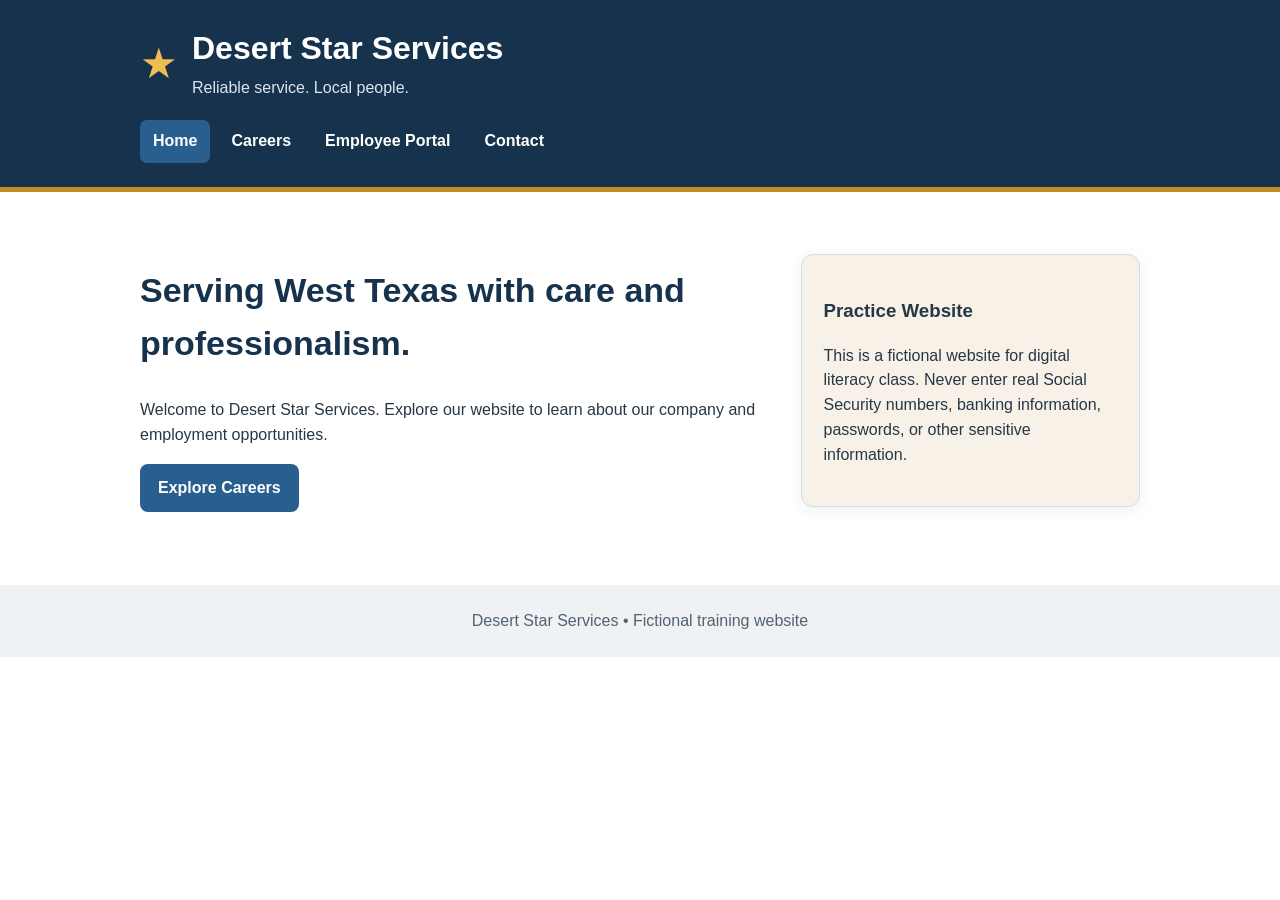
==== index.html @ 8c504678 "Add Desert Star Services home page" ====
<!doctype html><html><head><meta charset="utf-8"><meta name="viewport" content="width=device-width,initial-scale=1"><title>Desert Star Services</title><link rel="stylesheet" href="styles.css"></head><body><header><div class="brand"><span class="star">★</span><div><h1>Desert Star Services</h1><p>Reliable service. Local people.</p></div></div><nav><a class="active" href="index.html">Home</a><a href="careers.html">Careers</a><a href="portal.html">Employee Portal</a><a href="contact.html">Contact</a></nav></header><main><section class="hero"><div><h2>Serving West Texas with care and professionalism.</h2><p>Welcome to Desert Star Services. Explore our website to learn about our company and employment opportunities.</p><a class="btn" href="careers.html">Explore Careers</a></div><aside><h3>Practice Website</h3><p>This is a fictional website for digital literacy class. Never enter real Social Security numbers, banking information, passwords, or other sensitive information.</p></aside></section></main><footer>Desert Star Services • Fictional training website</footer></body></html>
---- styles.css ----
body{margin:0;font-family:Arial,sans-serif;color:#263746;line-height:1.55}header{background:#17324d;color:white;padding:24px max(24px,calc((100vw - 1000px)/2));border-bottom:5px solid #c58b25}.brand{display:flex;gap:14px;align-items:center}.star{font-size:42px;color:#f0bd54}h1{margin:0}.brand p{margin:2px 0;color:#dce6ef}nav{display:flex;gap:8px;flex-wrap:wrap;margin-top:18px}nav a{color:white;text-decoration:none;font-weight:bold;padding:9px 13px;border-radius:7px}nav a:hover,nav a.active{background:#285f8f}main{max-width:1000px;margin:auto;padding:44px 24px 60px}.narrow{max-width:800px}h2{font-size:34px;color:#17324d}.hero{display:grid;grid-template-columns:1.5fr .8fr;gap:24px}.panel,.job,.hero aside{border:1px solid #d4dde5;border-radius:12px;padding:22px;margin:18px 0;box-shadow:0 4px 16px #17324d12}.hero aside{background:#f7f1e8}.btn{display:inline-block;background:#285f8f;color:white;text-decoration:none;border:0;border-radius:8px;padding:12px 18px;font-weight:bold;cursor:pointer}.job{display:flex;justify-content:space-between;align-items:center;gap:18px}.job h3 a{color:#285f8f}.muted{background:#f5f6f7;color:#667788}.tag{background:#e8f3ff;color:#205782;border-radius:20px;padding:5px 10px;font-weight:bold;font-size:13px}.notice{margin-top:24px;padding:17px;background:#fff7df;border-left:5px solid #c58b25}.back{color:#285f8f;font-weight:bold}.sub,.help{color:#667788}label{display:block;font-weight:bold;margin:15px 0}input[type=text],input[type=email],input[type=tel],input[type=password],input[type=file]{display:block;width:100%;padding:11px;margin-top:6px;border:1px solid #aebbc5;border-radius:7px;font-size:16px;box-sizing:border-box}.check{font-weight:normal}.success{padding:22px;background:#e9f6ec;border:1px solid #afd7b8;border-radius:10px}.hidden{display:none}footer{text-align:center;background:#eef2f5;padding:24px;color:#526271}@media(max-width:700px){.hero{grid-template-columns:1fr}.job{flex-direction:column;align-items:flex-start}}
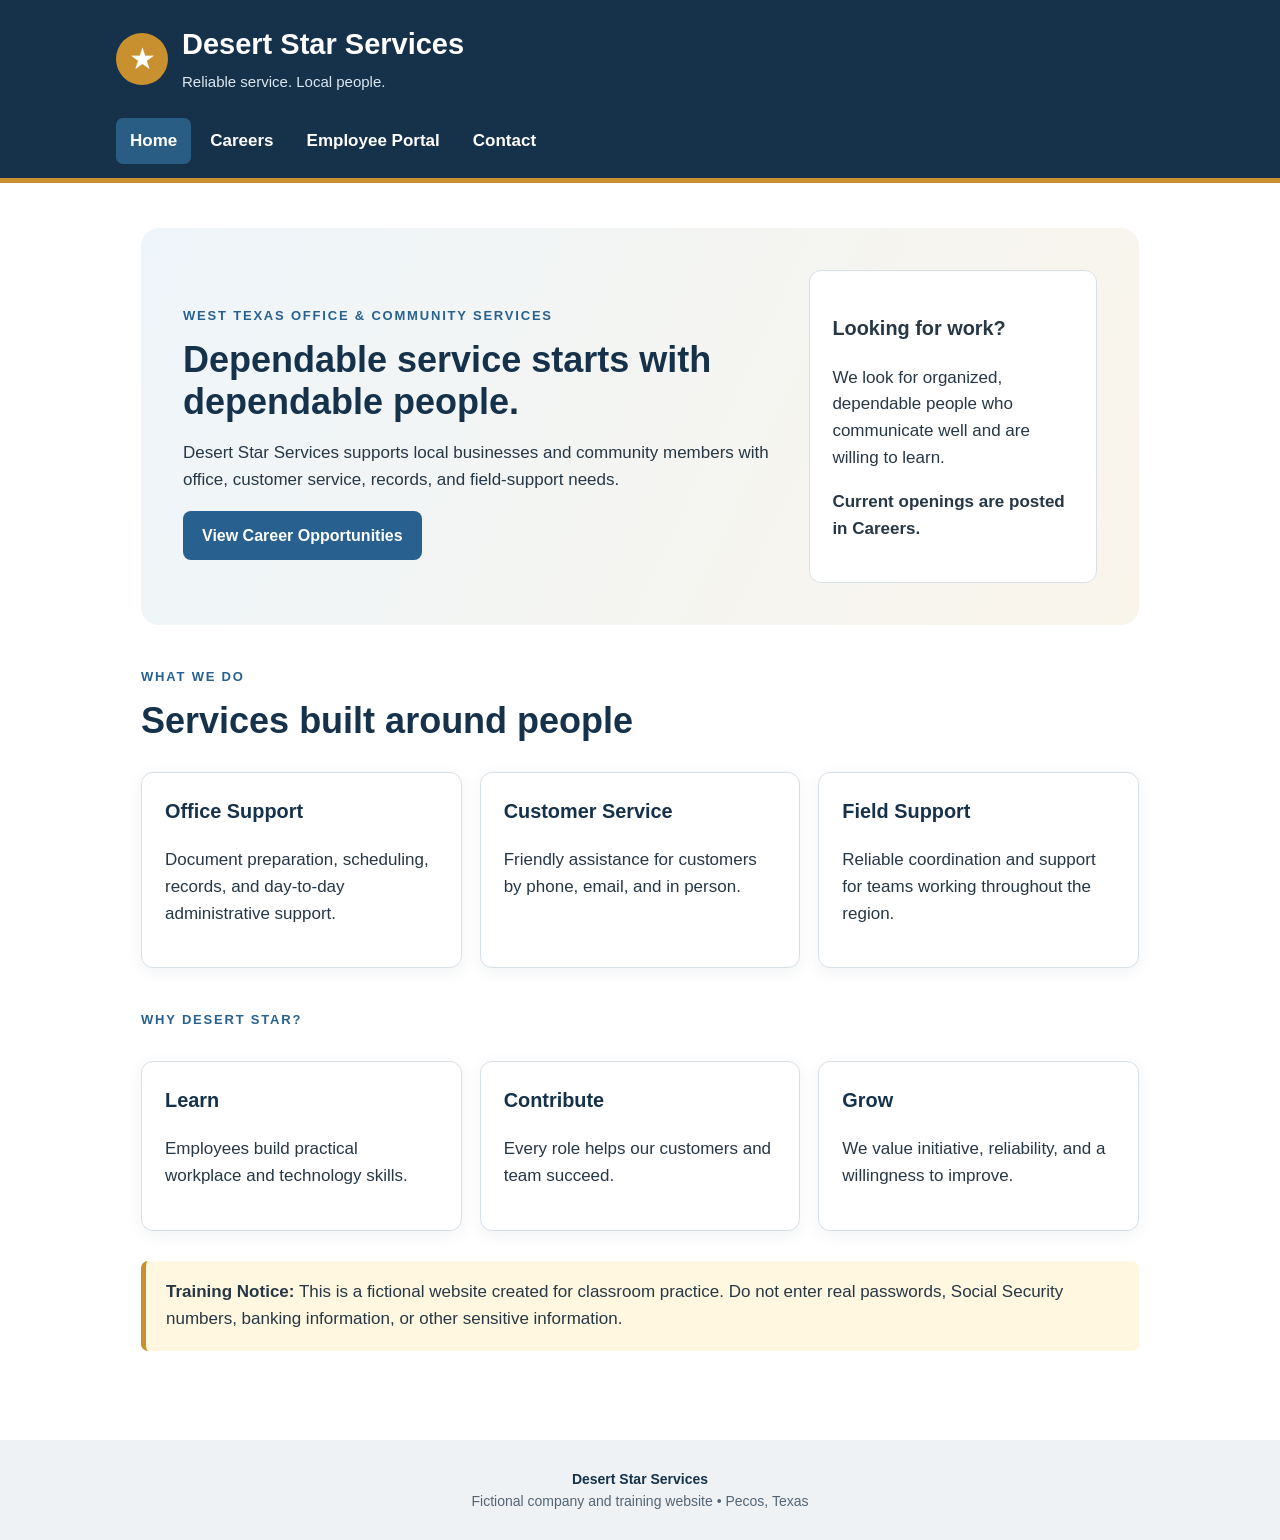
==== commit 1f29a512: "Improve index.html for realistic capstone experience" ====
--- a/index.html
+++ b/index.html
@@ -1 +1 @@
-<!doctype html><html><head><meta charset="utf-8"><meta name="viewport" content="width=device-width,initial-scale=1"><title>Desert Star Services</title><link rel="stylesheet" href="styles.css"></head><body><header><div class="brand"><span class="star">★</span><div><h1>Desert Star Services</h1><p>Reliable service. Local people.</p></div></div><nav><a class="active" href="index.html">Home</a><a href="careers.html">Careers</a><a href="portal.html">Employee Portal</a><a href="contact.html">Contact</a></nav></header><main><section class="hero"><div><h2>Serving West Texas with care and professionalism.</h2><p>Welcome to Desert Star Services. Explore our website to learn about our company and employment opportunities.</p><a class="btn" href="careers.html">Explore Careers</a></div><aside><h3>Practice Website</h3><p>This is a fictional website for digital literacy class. Never enter real Social Security numbers, banking information, passwords, or other sensitive information.</p></aside></section></main><footer>Desert Star Services • Fictional training website</footer></body></html>+<!doctype html><html lang="en"><head><meta charset="utf-8"><meta name="viewport" content="width=device-width,initial-scale=1"><title>Home | Desert Star Services</title><link rel="stylesheet" href="styles.css"></head><body><header><div class="topbar"><div class="brand"><div class="logo">★</div><div><h1>Desert Star Services</h1><p>Reliable service. Local people.</p></div></div></div><nav><a class="active" href="index.html">Home</a><a href="careers.html">Careers</a><a href="portal.html">Employee Portal</a><a href="contact.html">Contact</a></nav></header><main><section class="hero"><div><p class="eyebrow">West Texas Office & Community Services</p><h2>Dependable service starts with dependable people.</h2><p>Desert Star Services supports local businesses and community members with office, customer service, records, and field-support needs.</p><a class="btn" href="careers.html">View Career Opportunities</a></div><div class="hero-card"><h3>Looking for work?</h3><p>We look for organized, dependable people who communicate well and are willing to learn.</p><p><strong>Current openings are posted in Careers.</strong></p></div></section><section class="section"><p class="eyebrow">What We Do</p><h2>Services built around people</h2><div class="grid"><article class="card"><h3>Office Support</h3><p>Document preparation, scheduling, records, and day-to-day administrative support.</p></article><article class="card"><h3>Customer Service</h3><p>Friendly assistance for customers by phone, email, and in person.</p></article><article class="card"><h3>Field Support</h3><p>Reliable coordination and support for teams working throughout the region.</p></article></div></section><section class="section"><p class="eyebrow">Why Desert Star?</p><div class="grid"><article class="card"><h3>Learn</h3><p>Employees build practical workplace and technology skills.</p></article><article class="card"><h3>Contribute</h3><p>Every role helps our customers and team succeed.</p></article><article class="card"><h3>Grow</h3><p>We value initiative, reliability, and a willingness to improve.</p></article></div></section><section class="notice"><strong>Training Notice:</strong> This is a fictional website created for classroom practice. Do not enter real passwords, Social Security numbers, banking information, or other sensitive information.</section></main><footer><strong>Desert Star Services</strong><br>Fictional company and training website • Pecos, Texas</footer></body></html>
--- a/styles.css
+++ b/styles.css
@@ -1 +1 @@
-body{margin:0;font-family:Arial,sans-serif;color:#263746;line-height:1.55}header{background:#17324d;color:white;padding:24px max(24px,calc((100vw - 1000px)/2));border-bottom:5px solid #c58b25}.brand{display:flex;gap:14px;align-items:center}.star{font-size:42px;color:#f0bd54}h1{margin:0}.brand p{margin:2px 0;color:#dce6ef}nav{display:flex;gap:8px;flex-wrap:wrap;margin-top:18px}nav a{color:white;text-decoration:none;font-weight:bold;padding:9px 13px;border-radius:7px}nav a:hover,nav a.active{background:#285f8f}main{max-width:1000px;margin:auto;padding:44px 24px 60px}.narrow{max-width:800px}h2{font-size:34px;color:#17324d}.hero{display:grid;grid-template-columns:1.5fr .8fr;gap:24px}.panel,.job,.hero aside{border:1px solid #d4dde5;border-radius:12px;padding:22px;margin:18px 0;box-shadow:0 4px 16px #17324d12}.hero aside{background:#f7f1e8}.btn{display:inline-block;background:#285f8f;color:white;text-decoration:none;border:0;border-radius:8px;padding:12px 18px;font-weight:bold;cursor:pointer}.job{display:flex;justify-content:space-between;align-items:center;gap:18px}.job h3 a{color:#285f8f}.muted{background:#f5f6f7;color:#667788}.tag{background:#e8f3ff;color:#205782;border-radius:20px;padding:5px 10px;font-weight:bold;font-size:13px}.notice{margin-top:24px;padding:17px;background:#fff7df;border-left:5px solid #c58b25}.back{color:#285f8f;font-weight:bold}.sub,.help{color:#667788}label{display:block;font-weight:bold;margin:15px 0}input[type=text],input[type=email],input[type=tel],input[type=password],input[type=file]{display:block;width:100%;padding:11px;margin-top:6px;border:1px solid #aebbc5;border-radius:7px;font-size:16px;box-sizing:border-box}.check{font-weight:normal}.success{padding:22px;background:#e9f6ec;border:1px solid #afd7b8;border-radius:10px}.hidden{display:none}footer{text-align:center;background:#eef2f5;padding:24px;color:#526271}@media(max-width:700px){.hero{grid-template-columns:1fr}.job{flex-direction:column;align-items:flex-start}}+:root{--navy:#16324b;--blue:#28618f;--gold:#c8902f;--ink:#263746;--muted:#667788;--line:#d7e0e7;--pale:#eef5fa;--sand:#faf5eb;--green:#eaf6ed;--red:#8b2f2f}*{box-sizing:border-box}body{margin:0;font-family:Arial,Helvetica,sans-serif;color:var(--ink);line-height:1.58;background:#fff;font-size:17px}a{color:var(--blue)}header{background:var(--navy);color:#fff;border-bottom:5px solid var(--gold)}.topbar{max-width:1100px;margin:auto;padding:22px 26px}.brand{display:flex;align-items:center;gap:14px}.logo{width:52px;height:52px;border-radius:50%;background:var(--gold);display:grid;place-items:center;font-size:30px}.brand h1{margin:0;font-size:29px}.brand p{margin:2px 0;color:#dce7ef;font-size:15px}nav{max-width:1100px;margin:auto;display:flex;gap:5px;flex-wrap:wrap;padding:0 26px 14px}nav a{color:#fff;text-decoration:none;font-weight:700;padding:10px 14px;border-radius:7px}nav a:hover,nav a:focus,nav a.active{background:#2a5d83;outline:none}main{max-width:1050px;margin:auto;padding:45px 26px 65px}.narrow{max-width:820px}.hero{background:linear-gradient(115deg,#eef5fa,#faf5eb);border-radius:18px;padding:42px;display:grid;grid-template-columns:1.55fr .75fr;gap:32px;align-items:center}.hero h2,h2{color:var(--navy);font-size:36px;line-height:1.15;margin:.25em 0 .5em}.hero-card{background:white;border:1px solid var(--line);border-radius:12px;padding:22px}.eyebrow{font-size:13px;font-weight:800;letter-spacing:1.8px;color:var(--blue);text-transform:uppercase}.btn{display:inline-block;background:var(--blue);color:#fff!important;text-decoration:none;border:0;border-radius:8px;padding:12px 19px;font-size:16px;font-weight:700;cursor:pointer}.btn:hover,.btn:focus{filter:brightness(.92);outline:3px solid #9dc8ea;outline-offset:2px}.btn.secondary{background:#536b7e}.grid{display:grid;grid-template-columns:repeat(3,1fr);gap:18px;margin:30px 0}.card,.panel,.job{border:1px solid var(--line);border-radius:12px;padding:23px;background:#fff;box-shadow:0 4px 16px #16324b10}.card h3,.panel h3,.job h3{color:var(--navy);margin-top:0}.section{margin-top:42px}.job{display:flex;justify-content:space-between;gap:20px;align-items:center;margin:18px 0}.job p{margin:.3em 0}.job.closed{background:#f5f6f7;color:var(--muted)}.tag{display:inline-block;background:#e5f2fc;color:#1f567d;border-radius:20px;padding:5px 10px;font-size:13px;font-weight:800}.tag.closed{background:#e8e8e8;color:#555}.meta{display:grid;grid-template-columns:repeat(4,1fr);gap:10px;margin:20px 0}.meta div{background:var(--pale);padding:14px;border-radius:8px;font-size:15px}.notice{padding:18px 20px;background:#fff7df;border-left:5px solid var(--gold);border-radius:7px;margin:24px 0}.safe{background:var(--green);border-left-color:#4d9b60}.back{font-weight:700}.form-section{border-top:1px solid var(--line);padding-top:18px;margin-top:24px}.form-section:first-child{border-top:0;margin-top:0;padding-top:0}label{display:block;font-weight:700;margin:15px 0 7px}input,select,textarea{width:100%;padding:12px;border:1px solid #aebbc5;border-radius:7px;font-size:16px;font-family:inherit;background:white}input[type=checkbox]{width:auto}.check{font-weight:400;display:flex;gap:10px;align-items:flex-start}.file-status{margin-top:8px;padding:10px;background:#f3f6f8;border-radius:6px;font-size:15px}.success{background:var(--green);border:1px solid #add6b7;border-radius:12px;padding:26px}.app-number{font-size:20px;font-weight:800;color:var(--navy)}.messages{display:grid;gap:18px}.message{border:1px solid var(--line);border-radius:10px;overflow:hidden}.message-head{background:#f1f4f6;padding:12px 16px;font-size:14px}.message-body{padding:18px}.portal-grid{display:grid;grid-template-columns:repeat(2,1fr);gap:14px}.portal-tile{border:1px solid var(--line);border-radius:9px;padding:18px;background:#f8fafb}.hidden{display:none}footer{background:#eef2f5;color:#536575;padding:28px;text-align:center;font-size:14px}footer strong{color:var(--navy)}@media(max-width:760px){body{font-size:16px}.hero,.grid,.meta,.portal-grid{grid-template-columns:1fr}.hero{padding:28px}.hero h2,h2{font-size:30px}.job{flex-direction:column;align-items:flex-start}}
